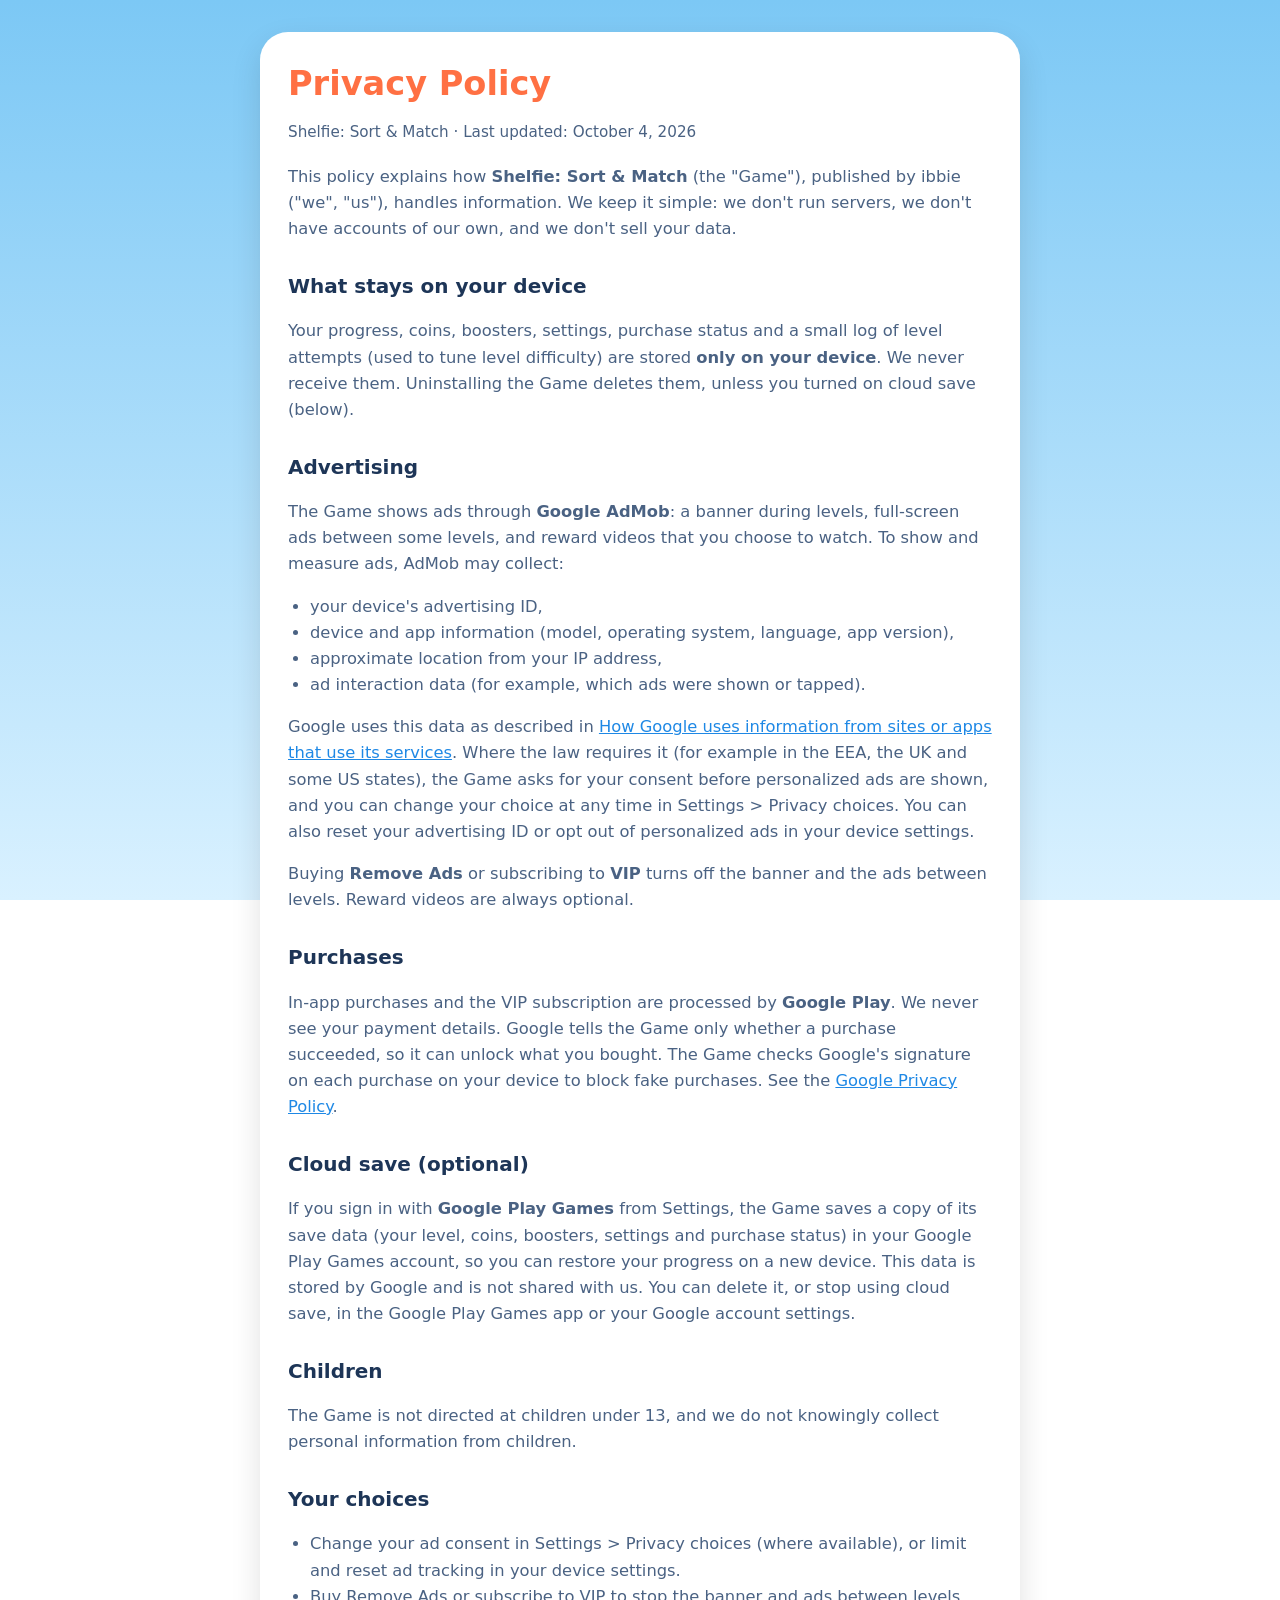
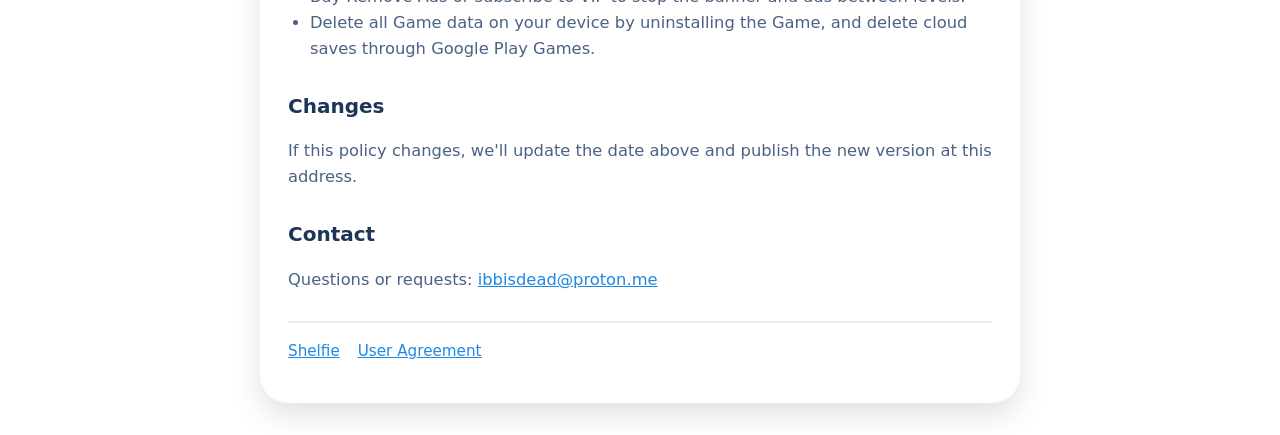
==== privacy.html @ cb0986af "Privacy Policy and User Agreement for Shelfie: Sort & Match Co-Authored-By: Claude Opus 5.5 <noreply" ====
<!doctype html>
<html lang="en">
<head>
<meta charset="utf-8">
<meta name="viewport" content="width=device-width, initial-scale=1">
<title>Privacy Policy · Shelfie: Sort &amp; Match</title>
<link rel="stylesheet" href="style.css">
</head>
<body>
<main>
<h1>Privacy Policy</h1>
<p class="updated">Shelfie: Sort &amp; Match · Last updated: October 4, 2026</p>

<p>This policy explains how <strong>Shelfie: Sort &amp; Match</strong> (the "Game"), published by ibbie ("we", "us"), handles information. We keep it simple: we don't run servers, we don't have accounts of our own, and we don't sell your data.</p>

<h2>What stays on your device</h2>
<p>Your progress, coins, boosters, settings, purchase status and a small log of level attempts (used to tune level difficulty) are stored <strong>only on your device</strong>. We never receive them. Uninstalling the Game deletes them, unless you turned on cloud save (below).</p>

<h2>Advertising</h2>
<p>The Game shows ads through <strong>Google AdMob</strong>: a banner during levels, full-screen ads between some levels, and reward videos that you choose to watch. To show and measure ads, AdMob may collect:</p>
<ul>
<li>your device's advertising ID,</li>
<li>device and app information (model, operating system, language, app version),</li>
<li>approximate location from your IP address,</li>
<li>ad interaction data (for example, which ads were shown or tapped).</li>
</ul>
<p>Google uses this data as described in <a href="https://policies.google.com/technologies/ads">How Google uses information from sites or apps that use its services</a>. Where the law requires it (for example in the EEA, the UK and some US states), the Game asks for your consent before personalized ads are shown, and you can change your choice at any time in Settings &gt; Privacy choices. You can also reset your advertising ID or opt out of personalized ads in your device settings.</p>
<p>Buying <strong>Remove Ads</strong> or subscribing to <strong>VIP</strong> turns off the banner and the ads between levels. Reward videos are always optional.</p>

<h2>Purchases</h2>
<p>In-app purchases and the VIP subscription are processed by <strong>Google Play</strong>. We never see your payment details. Google tells the Game only whether a purchase succeeded, so it can unlock what you bought. The Game checks Google's signature on each purchase on your device to block fake purchases. See the <a href="https://policies.google.com/privacy">Google Privacy Policy</a>.</p>

<h2>Cloud save (optional)</h2>
<p>If you sign in with <strong>Google Play Games</strong> from Settings, the Game saves a copy of its save data (your level, coins, boosters, settings and purchase status) in your Google Play Games account, so you can restore your progress on a new device. This data is stored by Google and is not shared with us. You can delete it, or stop using cloud save, in the Google Play Games app or your Google account settings.</p>

<h2>Children</h2>
<p>The Game is not directed at children under 13, and we do not knowingly collect personal information from children.</p>

<h2>Your choices</h2>
<ul>
<li>Change your ad consent in Settings &gt; Privacy choices (where available), or limit and reset ad tracking in your device settings.</li>
<li>Buy Remove Ads or subscribe to VIP to stop the banner and ads between levels.</li>
<li>Delete all Game data on your device by uninstalling the Game, and delete cloud saves through Google Play Games.</li>
</ul>

<h2>Changes</h2>
<p>If this policy changes, we'll update the date above and publish the new version at this address.</p>

<h2>Contact</h2>
<p>Questions or requests: <a href="mailto:ibbisdead@proton.me">ibbisdead@proton.me</a></p>

<nav><a href="index.html">Shelfie</a><a href="terms.html">User Agreement</a></nav>
</main>
</body>
</html>
---- style.css ----
:root {
  --sky-top: #7cc8f5;
  --sky-bottom: #d9f1ff;
  --ink: #1d3557;
  --ink-soft: #4a6283;
  --accent: #ff7043;
  --card: #ffffff;
}
* { box-sizing: border-box; }
body {
  margin: 0;
  font-family: "Fredoka", system-ui, -apple-system, "Segoe UI", Roboto, sans-serif;
  color: var(--ink);
  background: linear-gradient(var(--sky-top), var(--sky-bottom)) fixed;
  line-height: 1.6;
}
main {
  max-width: 760px;
  margin: 32px auto;
  padding: 32px 28px 40px;
  background: var(--card);
  border-radius: 28px;
  box-shadow: 0 12px 30px rgba(0, 0, 0, 0.12);
}
@media (max-width: 800px) {
  main { margin: 16px; padding: 24px 18px 32px; }
}
h1 { color: var(--accent); font-size: 2.1rem; margin: 0 0 4px; line-height: 1.2; }
h2 { font-size: 1.25rem; margin: 28px 0 6px; }
p, li { color: var(--ink-soft); font-size: 1.02rem; }
.updated { color: var(--ink-soft); font-size: 0.95rem; margin-bottom: 20px; }
a { color: #1e88e5; }
nav { margin-top: 28px; padding-top: 16px; border-top: 2px solid #e8eef6; font-size: 0.95rem; }
nav a { margin-right: 18px; }
ul { padding-left: 22px; }
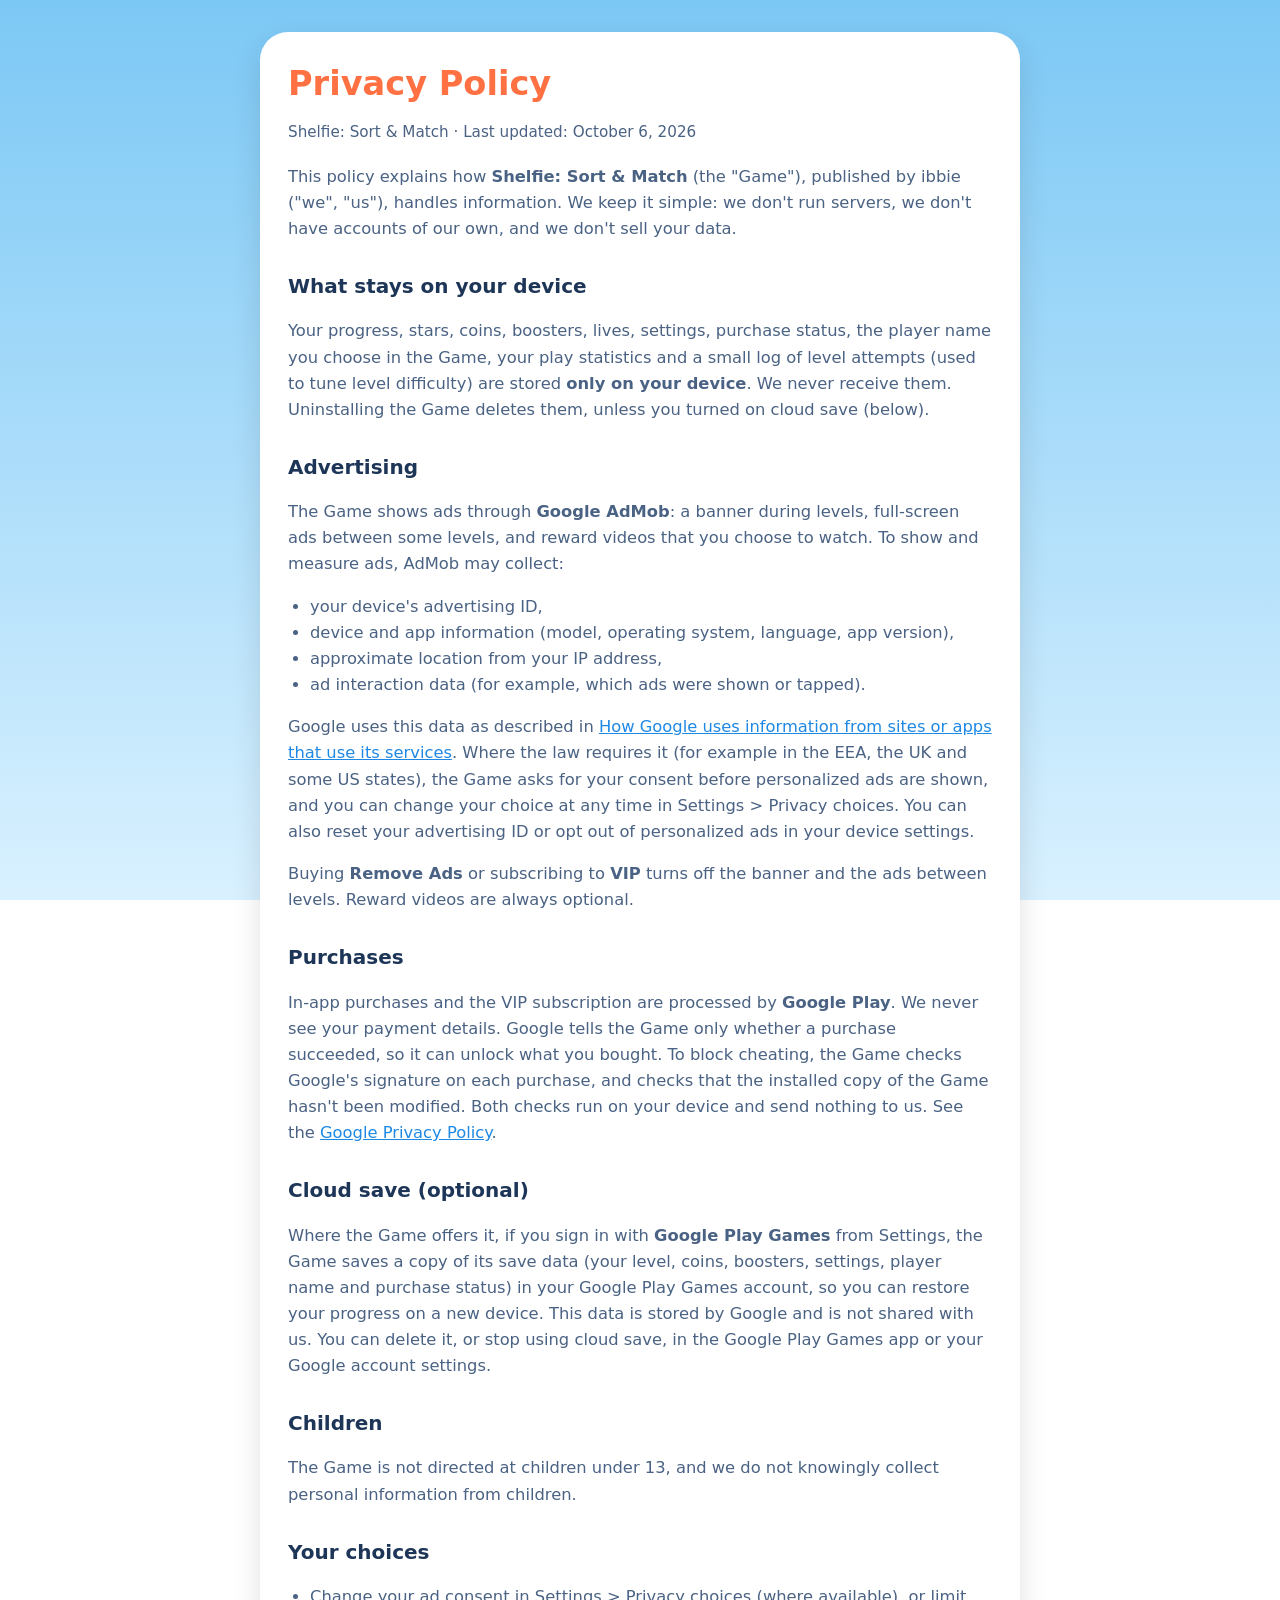
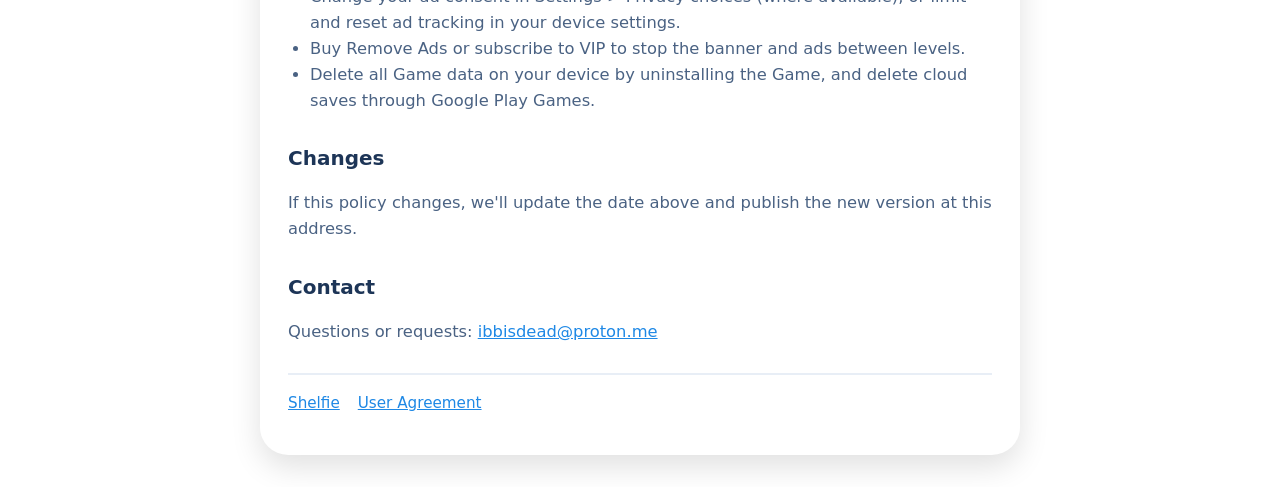
==== commit c4c937ad: "Update the Privacy Policy and User Agreement for the current game Meemo instead of Pip; lives, start" ====
--- a/privacy.html
+++ b/privacy.html
@@ -9,12 +9,12 @@
 <body>
 <main>
 <h1>Privacy Policy</h1>
-<p class="updated">Shelfie: Sort &amp; Match · Last updated: October 4, 2026</p>
+<p class="updated">Shelfie: Sort &amp; Match · Last updated: October 6, 2026</p>
 
 <p>This policy explains how <strong>Shelfie: Sort &amp; Match</strong> (the "Game"), published by ibbie ("we", "us"), handles information. We keep it simple: we don't run servers, we don't have accounts of our own, and we don't sell your data.</p>
 
 <h2>What stays on your device</h2>
-<p>Your progress, coins, boosters, settings, purchase status and a small log of level attempts (used to tune level difficulty) are stored <strong>only on your device</strong>. We never receive them. Uninstalling the Game deletes them, unless you turned on cloud save (below).</p>
+<p>Your progress, stars, coins, boosters, lives, settings, purchase status, the player name you choose in the Game, your play statistics and a small log of level attempts (used to tune level difficulty) are stored <strong>only on your device</strong>. We never receive them. Uninstalling the Game deletes them, unless you turned on cloud save (below).</p>
 
 <h2>Advertising</h2>
 <p>The Game shows ads through <strong>Google AdMob</strong>: a banner during levels, full-screen ads between some levels, and reward videos that you choose to watch. To show and measure ads, AdMob may collect:</p>
@@ -28,10 +28,10 @@
 <p>Buying <strong>Remove Ads</strong> or subscribing to <strong>VIP</strong> turns off the banner and the ads between levels. Reward videos are always optional.</p>
 
 <h2>Purchases</h2>
-<p>In-app purchases and the VIP subscription are processed by <strong>Google Play</strong>. We never see your payment details. Google tells the Game only whether a purchase succeeded, so it can unlock what you bought. The Game checks Google's signature on each purchase on your device to block fake purchases. See the <a href="https://policies.google.com/privacy">Google Privacy Policy</a>.</p>
+<p>In-app purchases and the VIP subscription are processed by <strong>Google Play</strong>. We never see your payment details. Google tells the Game only whether a purchase succeeded, so it can unlock what you bought. To block cheating, the Game checks Google's signature on each purchase, and checks that the installed copy of the Game hasn't been modified. Both checks run on your device and send nothing to us. See the <a href="https://policies.google.com/privacy">Google Privacy Policy</a>.</p>
 
 <h2>Cloud save (optional)</h2>
-<p>If you sign in with <strong>Google Play Games</strong> from Settings, the Game saves a copy of its save data (your level, coins, boosters, settings and purchase status) in your Google Play Games account, so you can restore your progress on a new device. This data is stored by Google and is not shared with us. You can delete it, or stop using cloud save, in the Google Play Games app or your Google account settings.</p>
+<p>Where the Game offers it, if you sign in with <strong>Google Play Games</strong> from Settings, the Game saves a copy of its save data (your level, coins, boosters, settings, player name and purchase status) in your Google Play Games account, so you can restore your progress on a new device. This data is stored by Google and is not shared with us. You can delete it, or stop using cloud save, in the Google Play Games app or your Google account settings.</p>
 
 <h2>Children</h2>
 <p>The Game is not directed at children under 13, and we do not knowingly collect personal information from children.</p>
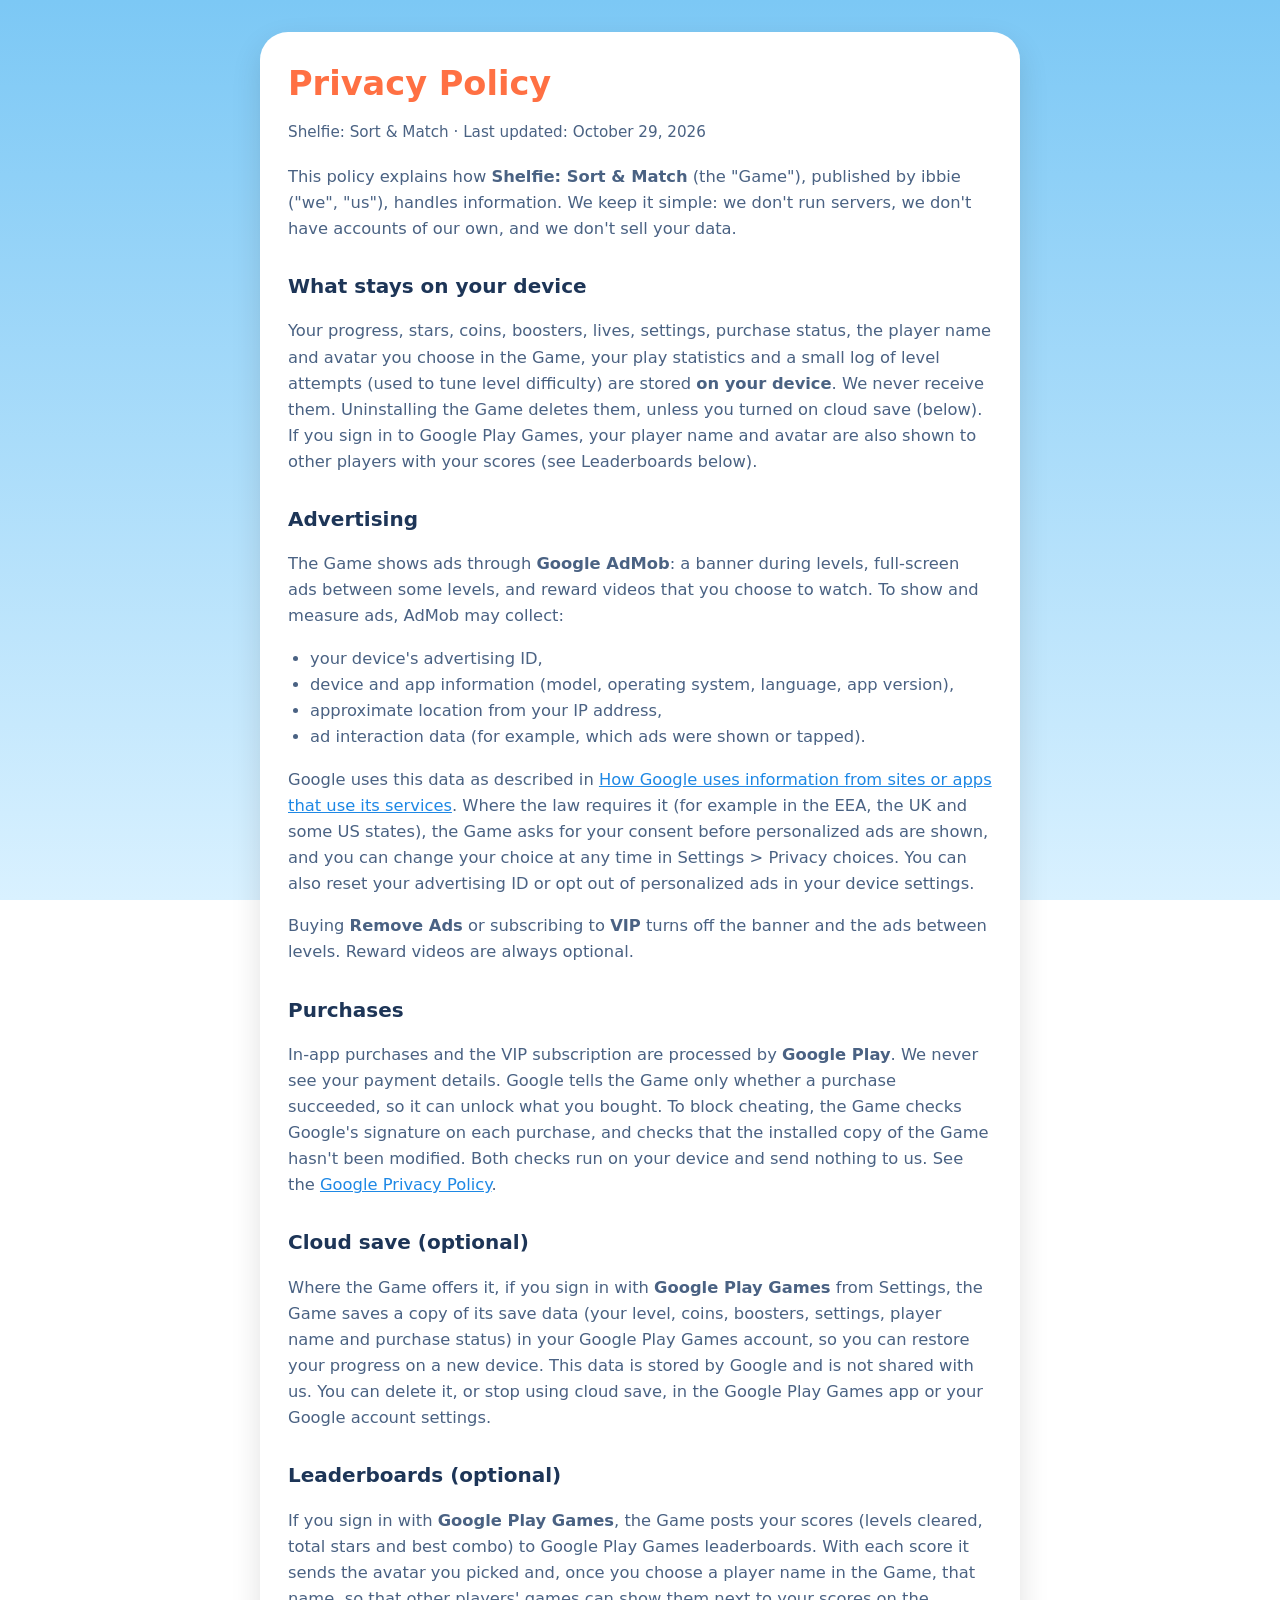
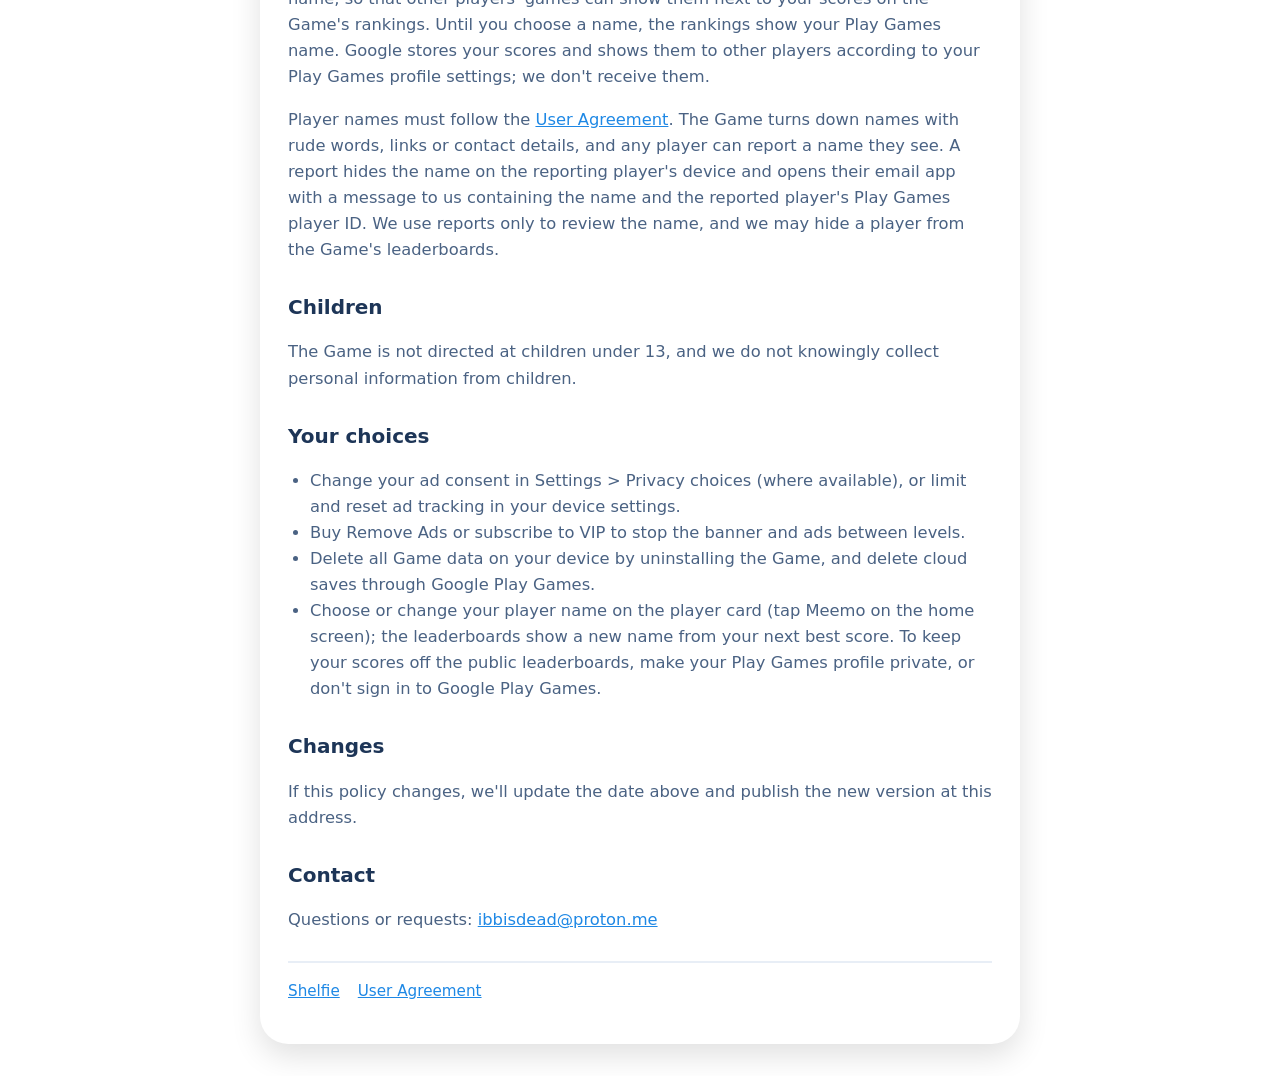
==== commit 571918d7: "Player names on the leaderboards: from Shelfie 1.5.5 a player's chosen name and avatar go with their" ====
--- a/privacy.html
+++ b/privacy.html
@@ -9,12 +9,12 @@
 <body>
 <main>
 <h1>Privacy Policy</h1>
-<p class="updated">Shelfie: Sort &amp; Match · Last updated: October 6, 2026</p>
+<p class="updated">Shelfie: Sort &amp; Match · Last updated: October 29, 2026</p>
 
 <p>This policy explains how <strong>Shelfie: Sort &amp; Match</strong> (the "Game"), published by ibbie ("we", "us"), handles information. We keep it simple: we don't run servers, we don't have accounts of our own, and we don't sell your data.</p>
 
 <h2>What stays on your device</h2>
-<p>Your progress, stars, coins, boosters, lives, settings, purchase status, the player name you choose in the Game, your play statistics and a small log of level attempts (used to tune level difficulty) are stored <strong>only on your device</strong>. We never receive them. Uninstalling the Game deletes them, unless you turned on cloud save (below).</p>
+<p>Your progress, stars, coins, boosters, lives, settings, purchase status, the player name and avatar you choose in the Game, your play statistics and a small log of level attempts (used to tune level difficulty) are stored <strong>on your device</strong>. We never receive them. Uninstalling the Game deletes them, unless you turned on cloud save (below). If you sign in to Google Play Games, your player name and avatar are also shown to other players with your scores (see Leaderboards below).</p>
 
 <h2>Advertising</h2>
 <p>The Game shows ads through <strong>Google AdMob</strong>: a banner during levels, full-screen ads between some levels, and reward videos that you choose to watch. To show and measure ads, AdMob may collect:</p>
@@ -33,6 +33,10 @@
 <h2>Cloud save (optional)</h2>
 <p>Where the Game offers it, if you sign in with <strong>Google Play Games</strong> from Settings, the Game saves a copy of its save data (your level, coins, boosters, settings, player name and purchase status) in your Google Play Games account, so you can restore your progress on a new device. This data is stored by Google and is not shared with us. You can delete it, or stop using cloud save, in the Google Play Games app or your Google account settings.</p>
 
+<h2>Leaderboards (optional)</h2>
+<p>If you sign in with <strong>Google Play Games</strong>, the Game posts your scores (levels cleared, total stars and best combo) to Google Play Games leaderboards. With each score it sends the avatar you picked and, once you choose a player name in the Game, that name, so that other players' games can show them next to your scores on the Game's rankings. Until you choose a name, the rankings show your Play Games name. Google stores your scores and shows them to other players according to your Play Games profile settings; we don't receive them.</p>
+<p>Player names must follow the <a href="terms.html">User Agreement</a>. The Game turns down names with rude words, links or contact details, and any player can report a name they see. A report hides the name on the reporting player's device and opens their email app with a message to us containing the name and the reported player's Play Games player ID. We use reports only to review the name, and we may hide a player from the Game's leaderboards.</p>
+
 <h2>Children</h2>
 <p>The Game is not directed at children under 13, and we do not knowingly collect personal information from children.</p>
 
@@ -41,6 +45,7 @@
 <li>Change your ad consent in Settings &gt; Privacy choices (where available), or limit and reset ad tracking in your device settings.</li>
 <li>Buy Remove Ads or subscribe to VIP to stop the banner and ads between levels.</li>
 <li>Delete all Game data on your device by uninstalling the Game, and delete cloud saves through Google Play Games.</li>
+<li>Choose or change your player name on the player card (tap Meemo on the home screen); the leaderboards show a new name from your next best score. To keep your scores off the public leaderboards, make your Play Games profile private, or don't sign in to Google Play Games.</li>
 </ul>
 
 <h2>Changes</h2>
